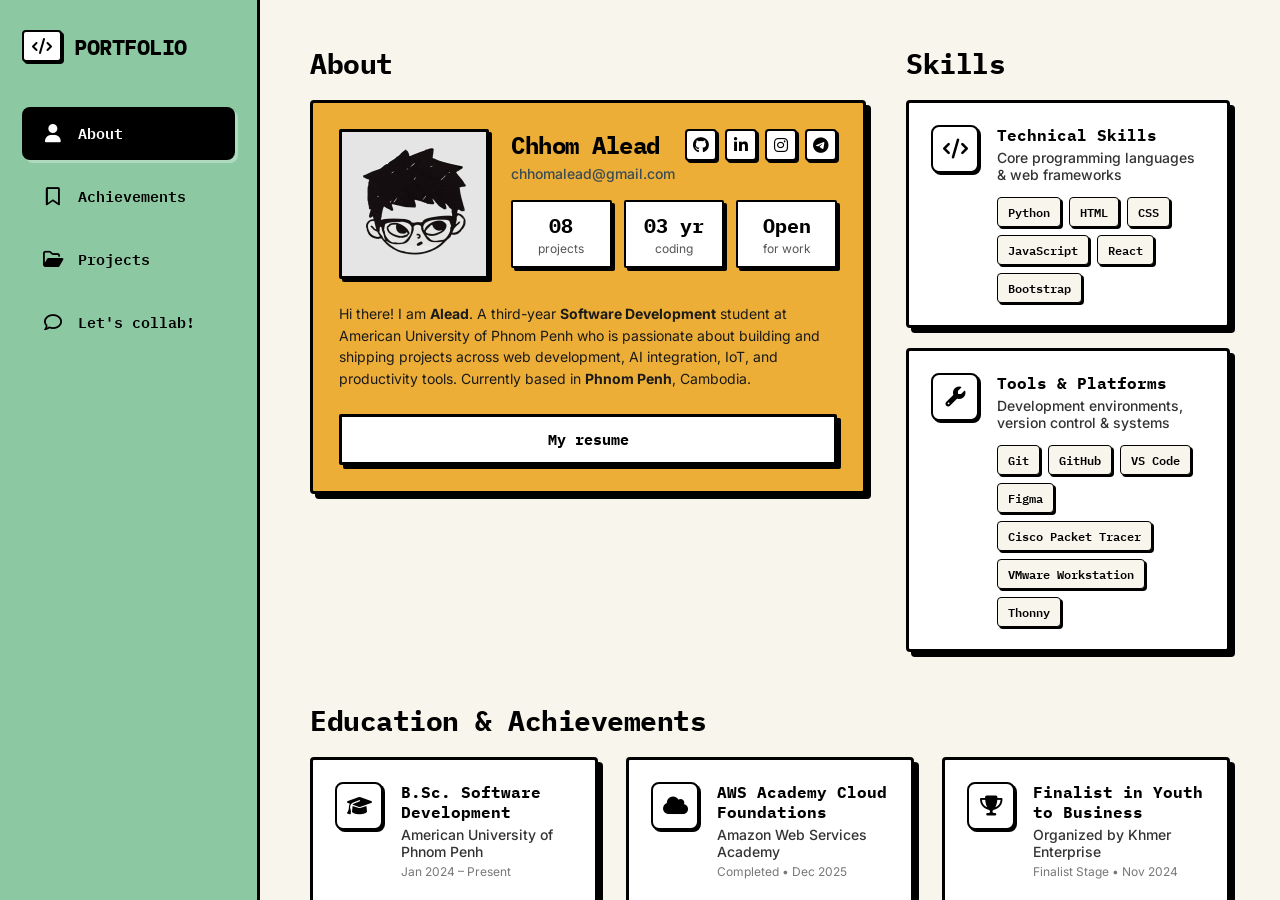
==== index.html @ 21b445eb "feat: update message format" ====
<!DOCTYPE html>
<html lang="en">

<head>
  <meta charset="UTF-8">
  <meta name="viewport" content="width=device-width, initial-scale=1.0">
  <title>Chhom Alead — Software Development Student & Developer Portfolio</title>
  <meta name="description"
    content="Portfolio of Chhom Alead, Software Development student at American University of Phnom Penh with a track record of building projects across web development, AI integration, IoT, and productivity tools.">

  <!-- Favicon -->
  <link rel="icon" type="image/png" href="assets/cat-icon.png">
  <link rel="shortcut icon" type="image/png" href="assets/cat-icon.png">

  <!-- Google Fonts for precision typography -->
  <link rel="preconnect" href="https://fonts.googleapis.com">
  <link rel="preconnect" href="https://fonts.gstatic.com" crossorigin>
  <link
    href="https://fonts.googleapis.com/css2?family=Caveat:wght@500;600&family=Courier+Prime:wght@400;700&family=IBM+Plex+Mono:ital,wght@0,400;0,500;0,600;0,700;1,400&family=Inter:wght@400;500;600;700&family=Kalam:wght@400;600&family=Patrick+Hand&display=swap"
    rel="stylesheet">

  <!-- Font Awesome 6 Free for authentic professional icons -->
  <link rel="stylesheet" href="https://cdnjs.cloudflare.com/ajax/libs/font-awesome/6.5.1/css/all.min.css"
    integrity="sha512-DTOQO9RWCH3ppGqcWaEA1BIZOC6xxalwEsw9c2QQeAIftl+Vegovlnee1c9QX4TctnWMn13TZye+giMm8e2LwA=="
    crossorigin="anonymous" referrerpolicy="no-referrer" />

  <link rel="stylesheet" href="css/style.css">
</head>

<body>
  <div class="app-frame">
    <!-- Left Sidebar -->
    <aside class="sidebar" id="sidebar">
      <div class="brand">
        <div class="brand-icon">
          <i class="fa-solid fa-code"></i>
        </div>
        <h1 class="brand-title">PORTFOLIO</h1>
      </div>

      <nav class="nav-links" id="navMenu">
        <a href="#about-section" class="nav-item active" data-target="about">
          <!-- Regular (Outline) Icon -->
          <i class="fa-regular fa-user nav-icon nav-icon-regular"></i>
          <!-- Solid Icon -->
          <i class="fa-solid fa-user nav-icon nav-icon-solid"></i>
          <span>About</span>
        </a>
        <a href="#achievements-section" class="nav-item" data-target="achievements">
          <!-- Regular (Outline) Icon -->
          <i class="fa-regular fa-bookmark nav-icon nav-icon-regular"></i>
          <!-- Solid Icon -->
          <i class="fa-solid fa-bookmark nav-icon nav-icon-solid"></i>
          <span>Achievements</span>
        </a>
        <a href="#projects-section" class="nav-item" data-target="projects">
          <!-- Regular (Outline) Icon -->
          <i class="fa-regular fa-folder-open nav-icon nav-icon-regular"></i>
          <!-- Solid Icon -->
          <i class="fa-solid fa-folder-open nav-icon nav-icon-solid"></i>
          <span>Projects</span>
        </a>
        <a href="#collab-section" class="nav-item" data-target="collab">
          <!-- Regular (Outline) Icon -->
          <i class="fa-regular fa-comment nav-icon nav-icon-regular"></i>
          <!-- Solid Icon -->
          <i class="fa-solid fa-comment nav-icon nav-icon-solid"></i>
          <span>Let's collab!</span>
        </a>
      </nav>
    </aside>

    <!-- Main Content Area -->
    <main class="main-content" id="mainContent">

      <!-- TOP ROW: ABOUT & SKILLS -->
      <section class="section-row top-row" id="about-section">
        <!-- About Column -->
        <div class="col-about">
          <h2 class="section-title">About</h2>
          <div class="card card-about">
            <div class="about-header">
              <!-- Profile picture -->
              <div class="profile-placeholder-box" id="profileBox" title="Chhom Alead">
                <div class="placeholder-content">
                  <img id="profileImage" src="assets/profile.png" alt="Chhom Alead" style="display: block;">
                </div>
              </div>

              <!-- User Details & Stats -->
              <div class="about-details">
                <div class="details-top">
                  <div class="name-email-wrap">
                    <h3 class="user-name">Chhom Alead</h3>
                    <a href="mailto:chhomalead@gmail.com" class="user-email">chhomalead@gmail.com</a>
                  </div>
                  <div class="social-icons">
                    <a href="https://github.com/asapqlead" target="_blank" rel="noopener noreferrer" class="social-btn"
                      aria-label="GitHub">
                      <i class="fa-brands fa-github"></i>
                    </a>
                    <a href="https://www.linkedin.com/in/alead-chhom/" target="_blank" rel="noopener noreferrer"
                      class="social-btn" aria-label="LinkedIn">
                      <i class="fa-brands fa-linkedin-in"></i>
                    </a>
                    <a href="https://www.instagram.com/asapqlead/" target="_blank" rel="noopener noreferrer"
                      class="social-btn" aria-label="Instagram">
                      <i class="fa-brands fa-instagram"></i>
                    </a>
                    <a href="https://t.me/asapqlead" target="_blank" rel="noopener noreferrer" class="social-btn"
                      aria-label="Telegram">
                      <i class="fa-brands fa-telegram"></i>
                    </a>
                  </div>
                </div>

                <!-- Stats boxes row -->
                <div class="stats-row">
                  <div class="stat-box">
                    <div class="stat-val">08</div>
                    <div class="stat-label">projects</div>
                  </div>
                  <div class="stat-box">
                    <div class="stat-val">03 yr</div>
                    <div class="stat-label">coding</div>
                  </div>
                  <div class="stat-box">
                    <div class="stat-val">Open</div>
                    <div class="stat-label">for work</div>
                  </div>
                </div>
              </div>
            </div>

            <!-- Bio Description -->
            <p class="about-bio">
              Hi there! I am <strong>Alead</strong>. A third-year <strong>Software Development</strong> student at
              American University of
              Phnom Penh who
              is passionate about building and shipping projects across web development, AI integration, IoT, and
              productivity
              tools. Currently based in <strong>Phnom Penh</strong>, Cambodia.
            </p>

            <!-- Action Button -->
            <button class="btn-resume" id="resumeBtn">My resume</button>
          </div>
        </div>

        <!-- Skills Column -->
        <div class="col-skills">
          <h2 class="section-title">Skills</h2>
          <div class="skills-list">
            <!-- Technical Skills -->
            <div class="card card-item skill-card">
              <div class="icon-square">
                <i class="fa-solid fa-code"></i>
              </div>
              <div class="card-item-info">
                <h4 class="item-title">Technical Skills</h4>
                <p class="item-sub">Core programming languages &amp; web frameworks</p>
                <div class="skill-tags-wrap">
                  <span class="skill-tag">Python</span>
                  <span class="skill-tag">HTML</span>
                  <span class="skill-tag">CSS</span>
                  <span class="skill-tag">JavaScript</span>
                  <span class="skill-tag">React</span>
                  <span class="skill-tag">Bootstrap</span>
                </div>
              </div>
            </div>

            <!-- Development Tools -->
            <div class="card card-item skill-card">
              <div class="icon-square">
                <i class="fa-solid fa-wrench"></i>
              </div>
              <div class="card-item-info">
                <h4 class="item-title">Tools &amp; Platforms</h4>
                <p class="item-sub">Development environments, version control &amp; systems</p>
                <div class="skill-tags-wrap">
                  <span class="skill-tag">Git</span>
                  <span class="skill-tag">GitHub</span>
                  <span class="skill-tag">VS Code</span>
                  <span class="skill-tag">Figma</span>
                  <span class="skill-tag">Cisco Packet Tracer</span>
                  <span class="skill-tag">VMware Workstation</span>
                  <span class="skill-tag">Thonny</span>
                </div>
              </div>
            </div>
          </div>
        </div>
      </section>

      <!-- MIDDLE ROW: EDUCATION & ACHIEVEMENTS -->
      <section class="section-row middle-row" id="achievements-section">
        <h2 class="section-title">Education &amp; Achievements</h2>
        <div class="grid-3">
          <!-- Item 1: Education -->
          <div class="card card-item edu-card">
            <div class="icon-square">
              <i class="fa-solid fa-graduation-cap"></i>
            </div>
            <div class="card-item-info">
              <h4 class="item-title">B.Sc. Software Development</h4>
              <p class="item-sub">American University of Phnom Penh</p>
              <span class="item-date">Jan 2024 – Present</span>
            </div>
          </div>

          <!-- Item 2: AWS Certification -->
          <div class="card card-item edu-card">
            <div class="icon-square">
              <i class="fa-solid fa-cloud"></i>
            </div>
            <div class="card-item-info">
              <h4 class="item-title">AWS Academy Cloud Foundations</h4>
              <p class="item-sub">Amazon Web Services Academy</p>
              <span class="item-date">Completed • Dec 2025</span>
            </div>
          </div>

          <!-- Item 3: Youth to Business Finalist -->
          <div class="card card-item edu-card">
            <div class="icon-square">
              <i class="fa-solid fa-trophy"></i>
            </div>
            <div class="card-item-info">
              <h4 class="item-title">Finalist in Youth to Business</h4>
              <p class="item-sub">Organized by Khmer Enterprise</p>
              <span class="item-date">Finalist Stage • Nov 2024</span>
            </div>
          </div>

          <!-- Item 4: Ideathon Season 4 -->
          <div class="card card-item edu-card">
            <div class="icon-square">
              <i class="fa-solid fa-lightbulb"></i>
            </div>
            <div class="card-item-info">
              <h4 class="item-title">Ideathon Cambodia Season 4</h4>
              <p class="item-sub">Organized by MARS FLAG</p>
              <span class="item-date">Participant • Sep 2025</span>
            </div>
          </div>

          <!-- Item 5: Ideathon Season 3 -->
          <div class="card card-item edu-card">
            <div class="icon-square">
              <i class="fa-solid fa-puzzle-piece"></i>
            </div>
            <div class="card-item-info">
              <h4 class="item-title">Ideathon Cambodia Season 3</h4>
              <p class="item-sub">Organized by MARS FLAG</p>
              <span class="item-date">Selected Participant • Sep 2024</span>
            </div>
          </div>

          <!-- Item 6: National Exam Grade A -->
          <div class="card card-item edu-card">
            <div class="icon-square">
              <i class="fa-solid fa-award"></i>
            </div>
            <div class="card-item-info">
              <h4 class="item-title">National Exam Grade A</h4>
              <p class="item-sub">High School Graduation National Examination</p>
              <span class="item-date">Achieved Grade A • Nov 2023</span>
            </div>
          </div>
        </div>
      </section>

      <!-- BOTTOM ROW: PERSONAL PROJECTS -->
      <section class="section-row bottom-row" id="projects-section">
        <h2 class="section-title">Personal projects</h2>
        <div class="grid-3">
          <!-- Project 1 -->
          <div class="card card-proj">
            <div class="proj-body">
              <div class="tag-row">
                <span class="tag tag-ts">TypeScript</span>
                <div class="live-tag-wrapper">
                  <div class="live-annotation" aria-hidden="true">
                    <span class="live-annotation-text">// tap to see the site</span>
                    <svg class="live-annotation-arrow" width="28" height="24" viewBox="0 0 28 24" fill="none"
                      xmlns="http://www.w3.org/2000/svg">
                      <path d="M2 6 C 12 3, 20 4, 23 16" stroke="currentColor" stroke-width="2" stroke-linecap="round"
                        stroke-linejoin="round" />
                      <path d="M17 13 L23 17 L27 12" stroke="currentColor" stroke-width="2" stroke-linecap="round"
                        stroke-linejoin="round" />
                    </svg>
                  </div>
                  <a href="https://stanza-nine.vercel.app" target="_blank" rel="noopener noreferrer"
                    class="tag tag-live" title="Visit Stanza Live Site">
                    LIVE
                  </a>
                </div>
              </div>
              <h3 class="proj-title">Stanza</h3>
              <p class="proj-desc">
                Daily planner PWA that organizes tasks into swipeable, folder-style stacks with real-time sync.
              </p>
            </div>
            <div class="proj-footer">
              <a href="https://github.com/asapqlead/stanza" target="_blank" rel="noopener noreferrer"
                class="proj-link">asapqlead/stanza</a>
            </div>
          </div>

          <!-- Project 2 -->
          <div class="card card-proj">
            <div class="proj-body">
              <div class="tag-row">
                <span class="tag tag-ts">TypeScript</span>
                <a href="https://zolo-eta.vercel.app" target="_blank" rel="noopener noreferrer" class="tag tag-live"
                  title="Visit Zolo Live Site">
                  LIVE
                </a>
              </div>
              <h3 class="proj-title">Zolo</h3>
              <p class="proj-desc">
                Gamified productivity PWA — complete tasks and earn points, no backend required.
              </p>
            </div>
            <div class="proj-footer">
              <a href="https://github.com/asapqlead/zolo" target="_blank" rel="noopener noreferrer"
                class="proj-link">asapqlead/zolo</a>
            </div>
          </div>

          <!-- Project 3 -->
          <div class="card card-proj">
            <div class="proj-body">
              <div class="tag-row">
                <span class="tag tag-py">Python</span>
                <a href="https://synctype-frontend.vercel.app" target="_blank" rel="noopener noreferrer"
                  class="tag tag-live" title="Visit SyncType Live Site">
                  LIVE
                </a>
              </div>
              <h3 class="proj-title">SyncType</h3>
              <p class="proj-desc">
                Converts Khmer phonetic slang typed in Latin letters into proper Khmer script.
              </p>
            </div>
            <div class="proj-footer">
              <a href="https://github.com/asapqlead/SyncType" target="_blank" rel="noopener noreferrer"
                class="proj-link">asapqlead/SyncType</a>
            </div>
          </div>
        </div>
      </section>

      <!-- COLLABORATION / CONTACT SECTION -->
      <section class="section-row collab-section-row" id="collab-section">
        <h2 class="section-title">Let's collab!</h2>
        <div class="collab-container">
          <!-- Small box with the exact same style & color as the About card -->
          <div class="card card-about card-collab">
            <div class="collab-header-row">
              <div class="icon-square" style="background-color: #FFFFFF;">
                <i class="fa-solid fa-paper-plane"></i>
              </div>
              <div class="collab-title-wrap">
                <h3 class="user-name" style="margin-bottom: 2px;">Get in Touch</h3>
                <p class="collab-subtitle">Got an idea brewing? Let's build it. Send a quick message here and let's
                  collab.</p>
              </div>
            </div>

            <form id="collabForm" class="collab-form">
              <div class="form-group">
                <label for="senderName" class="form-label">YOUR NAME / COMPANY</label>
                <input type="text" id="senderName" class="neobrutal-input"
                  placeholder="e.g. John Doe / Khmer Enterprise" required>
              </div>

              <div class="form-group">
                <label for="senderContact" class="form-label">CONTACT INFO (TELEGRAM OR EMAIL)</label>
                <input type="text" id="senderContact" class="neobrutal-input"
                  placeholder="e.g. @johndoe or john@example.com" required>
              </div>

              <div class="form-group">
                <label for="senderSubject" class="form-label">SUBJECT</label>
                <input type="text" id="senderSubject" class="neobrutal-input"
                  placeholder="e.g. Web Development / AI Integration Project" required>
              </div>

              <div class="form-group">
                <label for="senderMessage" class="form-label">PROJECT / COLLABORATION IDEA</label>
                <textarea id="senderMessage" class="neobrutal-input neobrutal-textarea" rows="5"
                  placeholder="Tell me about your software project, job opportunity, or collaboration idea..."
                  required></textarea>
              </div>

              <!-- Button using exact behavior from About page -->
              <button type="submit" class="btn-resume btn-collab" id="submitCollabBtn">
                Send via Telegram Bot
              </button>
            </form>
          </div>
        </div>
      </section>

      <!-- FOOTER -->
      <footer class="site-footer">
        <div class="footer-content">
          <p class="footer-copy">&copy; 2026 <strong>Chhom Alead</strong>. All rights reserved.</p>
          <!-- <div class="footer-links">
            <a href="https://github.com/asapqlead" target="_blank" rel="noopener noreferrer" class="footer-link">GitHub</a>
            <span class="footer-divider">/</span>
            <a href="https://www.linkedin.com/in/alead-chhom/" target="_blank" rel="noopener noreferrer" class="footer-link">LinkedIn</a>
            <span class="footer-divider">/</span>
            <a href="https://www.instagram.com/asapqlead/" target="_blank" rel="noopener noreferrer" class="footer-link">Instagram</a>
            <span class="footer-divider">/</span>
            <a href="https://t.me/asapqlead" target="_blank" rel="noopener noreferrer" class="footer-link">Telegram</a>
          </div>
        </div> -->
      </footer>
    </main>
  </div>

  <!-- Interactive Toast Notification Modal/Popup -->
  <div id="toast" class="toast hidden">
    <div class="toast-content">
      <span id="toastMessage">Action triggered!</span>
    </div>
  </div>


  <script src="js/script.js"></script>
</body>

</html>
---- css/style.css ----
/* ==========================================================================
   NEOBRUTALISTIC PORTFOLIO DESIGN SYSTEM & STYLES
   ========================================================================== */

:root {
  /* Core Color Palette */
  --bg-main: #F8F5EC;
  --bg-sidebar: #8CC9A3;
  --bg-about-card: #ECAE36;
  --bg-card: #FFFFFF;
  --bg-placeholder: #D8D8D8;

  /* Tag & Accent Colors */
  --color-tag-ts: #FAC23B;
  --color-tag-py: #759fb4;
  --color-tag-live: #B4E2C2;

  /* Borders & Shadows */
  --border-color: #000000;
  --border-width-main: 3px;
  --border-width-sub: 2px;
  --shadow-lg: 5px 5px 0px #000000;
  --shadow-lg-hover: 7px 7px 0px #000000;
  --shadow-md: 4px 4px 0px #000000;
  --shadow-sm: 3px 3px 0px #000000;
  --shadow-xs: 2px 2px 0px #000000;

  /* Fonts */
  --font-mono: 'IBM Plex Mono', 'Courier Prime', 'Courier New', monospace;
  --font-sans: 'Inter', -apple-system, BlinkMacSystemFont, sans-serif;

  /* Text Colors */
  --text-dark: #000000;
  --text-muted: #555555;
  --text-sub: #3A4B54;
}

* {
  box-sizing: border-box;
  margin: 0;
  padding: 0;
}

/* ==========================================================================
   FIGMA DESIGN SYSTEM CURSORS
   ========================================================================== */
*,
body,
html,
a,
button,
select,
label,
.nav-item,
.btn-resume,
.btn-collab,
.card-proj,
.card-item,
.skill-tag,
.tag-live,
.proj-link,
[role="button"],
a *,
button *,
.nav-item *,
.card-proj *,
.card-item * {
  cursor: url("data:image/svg+xml,%3Csvg xmlns='http://www.w3.org/2000/svg' width='26' height='26' viewBox='0 0 26 26' fill='none'%3E%3Cpath d='M2 2 L9.5 21.5 L12.5 12.5 L21.5 9.5 L2 2Z' fill='%23000000'/%3E%3C/svg%3E") 2 2, default !important;
}

/* Figma Type / Text Cursor for Form Inputs and Editable Text */
input,
textarea,
input[type="text"],
input[type="email"],
input[type="password"],
input[type="number"],
input[type="search"],
input[type="url"],
.neobrutal-input,
.neobrutal-textarea,
[contenteditable="true"] {
  cursor: url("data:image/svg+xml,%3Csvg xmlns='http://www.w3.org/2000/svg' width='26' height='26' viewBox='0 0 26 26' fill='none'%3E%3Cpath d='M9 3 L17 3 L17 5 L14 5 L14 21 L17 21 L17 23 L9 23 L9 21 L12 21 L12 5 L9 5 Z' fill='%23000000'/%3E%3C/svg%3E") 13 13, text !important;
}

body,
html {
  width: 100%;
  height: 100%;
  margin: 0;
  padding: 0;
  background-color: var(--bg-main);
  font-family: var(--font-sans);
  color: var(--text-dark);
  overflow: hidden;
  scroll-behavior: smooth;
}

/* Outer Application Window Frame - Edge-to-edge full screen */
.app-frame {
  display: flex;
  width: 100%;
  height: 100vh;
  margin: 0;
  background-color: var(--bg-main);
  overflow: hidden;
}

/* ==========================================================================
   LEFT SIDEBAR
   ========================================================================== */
.sidebar {
  width: 260px;
  min-width: 260px;
  background-color: var(--bg-sidebar);
  border-right: var(--border-width-main) solid var(--border-color);
  padding: 30px 22px;
  display: flex;
  flex-direction: column;
  z-index: 100;
  height: 100%;
  overflow-y: auto;
  overflow-x: hidden;
}

.brand {
  display: flex;
  align-items: center;
  gap: 12px;
  margin-bottom: 45px;
}

.brand-icon {
  background-color: #FFFFFF;
  border: var(--border-width-sub) solid var(--border-color);
  border-radius: 4px;
  padding: 4px 8px;
  font-family: var(--font-mono);
  font-weight: 700;
  font-size: 16px;
  box-shadow: 2px 2px 0px var(--border-color);
}

.brand-title {
  font-family: var(--font-mono);
  font-weight: 700;
  font-size: 22px;
  letter-spacing: -0.5px;
  color: var(--text-dark);
}

/* Navigation Links */
.nav-links {
  display: flex;
  flex-direction: column;
  gap: 10px;
}

.nav-item {
  display: flex;
  align-items: center;
  gap: 14px;
  padding: 12px 18px;
  text-decoration: none;
  color: var(--text-dark);
  font-family: var(--font-mono);
  font-size: 15px;
  font-weight: 600;
  border-radius: 8px;
  transition: all 0.15s ease;
  border: 2px solid transparent;
}

.nav-item:hover:not(.active) {
  background-color: rgba(255, 255, 255, 0.4);
  transform: translateX(4px);
}

/* Icon Visibility & Sizing for Font Awesome */
.nav-item .nav-icon {
  font-size: 18px;
  width: 22px;
  text-align: center;
}

.nav-item .nav-icon-solid {
  display: none;
}

.nav-item .nav-icon-regular {
  display: inline-block;
  color: var(--text-dark);
}

.nav-item.active {
  background-color: var(--text-dark);
  color: #FFFFFF;
  box-shadow: 3px 3px 0px rgba(255, 255, 255, 0.3);
}

.nav-item.active .nav-icon-regular {
  display: none;
}

.nav-item.active .nav-icon-solid {
  display: inline-block;
  color: #FFFFFF;
}

/* ==========================================================================
   MAIN CONTENT AREA
   ========================================================================== */
.main-content {
  flex: 1;
  background-color: var(--bg-main);
  padding: 45px 50px;
  height: 100%;
  overflow-y: auto;
  overflow-x: hidden;
  scroll-behavior: smooth;
}

.section-row {
  margin-bottom: 50px;
}

.section-title {
  font-family: var(--font-mono);
  font-size: 28px;
  font-weight: 700;
  color: var(--text-dark);
  margin-bottom: 18px;
  letter-spacing: -0.5px;
}

/* Base Card Style */
.card {
  background-color: var(--bg-card);
  border: var(--border-width-main) solid var(--border-color);
  box-shadow: var(--shadow-lg);
  border-radius: 4px;
  transition: transform 0.2s ease, box-shadow 0.2s ease;
}

.card:hover {
  transform: translate(-2px, -2px);
  box-shadow: var(--shadow-lg-hover);
}

/* ==========================================================================
   TOP ROW: ABOUT & SKILLS GRID
   ========================================================================== */
.top-row {
  display: grid;
  grid-template-columns: 1.35fr 1fr;
  gap: 40px;
  align-items: start;
}

/* About Card */
.card-about {
  background-color: var(--bg-about-card);
  padding: 26px;
}

.about-header {
  display: flex;
  gap: 22px;
  align-items: flex-start;
}

/* Profile photo container */
.profile-placeholder-box {
  width: 150px;
  height: 150px;
  min-width: 150px;
  background-color: var(--bg-placeholder);
  border: var(--border-width-main) solid var(--border-color);
  box-shadow: var(--shadow-sm);
  border-radius: 2px;
  display: flex;
  align-items: center;
  justify-content: center;
  overflow: hidden;
  position: relative;
}

.placeholder-content {
  width: 100%;
  height: 100%;
  display: flex;
  align-items: center;
  justify-content: center;
}

.placeholder-hint {
  font-family: var(--font-mono);
  font-size: 12px;
  font-weight: 600;
  color: #666666;
  text-align: center;
  padding: 10px;
  border: 1px dashed #777;
  border-radius: 4px;
}

#profileImage {
  width: 100%;
  height: 100%;
  object-fit: cover;
}

/* About user info right side */
.about-details {
  flex: 1;
  display: flex;
  flex-direction: column;
}

.details-top {
  display: flex;
  justify-content: space-between;
  align-items: flex-start;
  gap: 10px;
}

.name-email-wrap {
  display: flex;
  flex-direction: column;
  gap: 4px;
}

.user-name {
  font-family: var(--font-mono);
  font-size: 24px;
  font-weight: 700;
  color: var(--text-dark);
  letter-spacing: -0.5px;
}

.user-email {
  font-family: var(--font-sans);
  font-size: 14px;
  color: var(--text-sub);
  text-decoration: none;
  font-weight: 500;
}

.user-email:hover {
  text-decoration: underline;
}

/* Social Buttons */
.social-icons {
  display: flex;
  gap: 8px;
}

.social-btn {
  background-color: #FFFFFF;
  border: 2px solid var(--border-color);
  border-radius: 4px;
  width: 32px;
  height: 32px;
  display: flex;
  align-items: center;
  justify-content: center;
  color: var(--text-dark);
  text-decoration: none;
  box-shadow: var(--shadow-xs);
  transition: transform 0.15s ease, box-shadow 0.15s ease;
}

.social-btn:hover {
  transform: translate(-1px, -1px);
  box-shadow: 3px 3px 0px var(--border-color);
  background-color: #F0F0F0;
}

/* Stats Row */
.stats-row {
  display: grid;
  grid-template-columns: repeat(3, 1fr);
  gap: 12px;
  margin-top: 18px;
}

.stat-box {
  background-color: #FFFFFF;
  border: var(--border-width-sub) solid var(--border-color);
  box-shadow: var(--shadow-sm);
  padding: 10px 8px;
  text-align: center;
  border-radius: 2px;
}

.stat-val {
  font-family: var(--font-mono);
  font-size: 20px;
  font-weight: 700;
  color: var(--text-dark);
}

.stat-label {
  font-family: var(--font-sans);
  font-size: 12px;
  color: #555555;
  margin-top: 2px;
}

/* Bio Text */
.about-bio {
  font-family: var(--font-sans);
  font-size: 14px;
  line-height: 1.55;
  color: #1A1A1A;
  margin-top: 24px;
  margin-bottom: 24px;
  font-weight: 400;
}

/* Resume Button */
.btn-resume {
  width: 100%;
  background-color: #FFFFFF;
  color: var(--text-dark);
  font-family: var(--font-mono);
  font-size: 15px;
  font-weight: 700;
  padding: 13px 0;
  border: var(--border-width-main) solid var(--border-color);
  box-shadow: var(--shadow-md);
  border-radius: 2px;
  transition: all 0.15s ease;
}

.btn-resume:hover {
  transform: translate(-2px, -2px);
  box-shadow: 6px 6px 0px var(--border-color);
  background-color: #FAF6EB;
}

.btn-resume:active {
  transform: translate(1px, 1px);
  box-shadow: 2px 2px 0px var(--border-color);
}

/* ==========================================================================
   SKILLS & EXPERIENCE LIST
   ========================================================================== */
.col-skills {
  display: flex;
  flex-direction: column;
}

.skills-list {
  display: flex;
  flex-direction: column;
  gap: 20px;
}

/* Item Card (Experience & Education) */
.card-item {
  display: flex;
  align-items: center;
  gap: 18px;
  padding: 20px 22px;
  background-color: #FFFFFF;
}

.icon-square {
  width: 48px;
  height: 48px;
  min-width: 48px;
  border: var(--border-width-sub) solid var(--border-color);
  border-radius: 8px;
  display: flex;
  align-items: center;
  justify-content: center;
  background-color: #FFFFFF;
  box-shadow: 2px 2px 0px var(--border-color);
}

.icon-square i {
  font-size: 20px;
  color: var(--text-dark);
}

.card-item-info {
  display: flex;
  flex-direction: column;
  gap: 4px;
}

.item-title {
  font-family: var(--font-mono);
  font-size: 16px;
  font-weight: 700;
  color: var(--text-dark);
  line-height: 1.25;
}

.item-sub {
  font-family: var(--font-sans);
  font-size: 14px;
  color: #333333;
  font-weight: 500;
}

.item-date {
  font-family: var(--font-sans);
  font-size: 12px;
  color: #777777;
}

.skill-card {
  align-items: flex-start;
  padding: 22px;
}

.skill-tags-wrap {
  display: flex;
  flex-wrap: wrap;
  gap: 8px;
  margin-top: 10px;
}

.skill-tag {
  background-color: #F8F5EC;
  border: 1.5px solid var(--border-color);
  box-shadow: 2px 2px 0px var(--border-color);
  font-family: var(--font-mono);
  font-size: 12px;
  font-weight: 600;
  padding: 4px 10px;
  border-radius: 4px;
  color: var(--text-dark);
  transition: transform 0.15s ease, background-color 0.15s ease, box-shadow 0.15s ease;
}

.skill-tag:hover {
  transform: translate(-1px, -1px);
  box-shadow: 3px 3px 0px var(--border-color);
  background-color: var(--color-tag-ts);
}

/* ==========================================================================
   MIDDLE & BOTTOM ROWS: GRIDS (EDUCATION & PROJECTS)
   ========================================================================== */
.grid-3 {
  display: grid;
  grid-template-columns: repeat(3, 1fr);
  gap: 28px;
}

/* Education Card override for flexible text */
.edu-card {
  align-items: flex-start;
  padding: 22px;
}

/* Project Card */
.card-proj {
  padding: 22px;
  display: flex;
  flex-direction: column;
  justify-content: space-between;
  min-height: 200px;
}

.proj-body {
  display: flex;
  flex-direction: column;
}

.tag-row {
  display: flex;
  justify-content: space-between;
  align-items: center;
  margin-bottom: 16px;
}

.tag {
  font-family: var(--font-mono);
  font-size: 11px;
  font-weight: 700;
  padding: 4px 10px;
  border: var(--border-width-sub) solid var(--border-color);
  border-radius: 2px;
  box-shadow: 2px 2px 0px var(--border-color);
  color: var(--text-dark);
  text-transform: uppercase;
}

.tag-ts {
  background-color: var(--color-tag-ts);
}

.tag-py {
  background-color: var(--color-tag-py);
}

.tag-live {
  background-color: var(--color-tag-live);
  text-decoration: none;
  display: inline-flex;
  align-items: center;
  gap: 5px;
  transition: transform 0.15s ease, box-shadow 0.15s ease, background-color 0.15s ease;
}

a.tag-live:hover {
  transform: translate(-1px, -1px);
  box-shadow: 3px 3px 0px var(--border-color);
  background-color: #9CE0AF;
  text-decoration: none;
  color: var(--text-dark);
}

a.tag-live:active {
  transform: translate(1px, 1px);
  box-shadow: 1px 1px 0px var(--border-color);
}

/* Handwritten Live Annotation on Project Card */
.live-tag-wrapper {
  position: relative;
  display: inline-flex;
  align-items: center;
}

.live-annotation {
  position: absolute;
  bottom: calc(100% - 4px);
  right: 2px;
  display: flex;
  align-items: flex-end;
  gap: 5px;
  color: #000000;
  font-family: 'Kalam', 'Caveat', 'Patrick Hand', cursive;
  font-size: 15px;
  font-weight: 600;
  letter-spacing: 0.2px;
  pointer-events: none;
  white-space: nowrap;
  transform: rotate(-4.5deg);
  z-index: 10;
  transition: transform 0.25s cubic-bezier(0.34, 1.56, 0.64, 1), opacity 0.2s ease;
}

.live-annotation-text {
  line-height: 1.2;
  text-shadow: 0 1px 2px rgba(255, 255, 255, 0.85);
}

.live-annotation-arrow {
  color: #000000;
  transform: translateY(4px) translateX(-2px);
  flex-shrink: 0;
  overflow: visible;
}

.proj-title {
  font-family: var(--font-mono);
  font-size: 20px;
  font-weight: 700;
  color: var(--text-dark);
  margin-bottom: 8px;
}

.proj-desc {
  font-family: var(--font-sans);
  font-size: 13.5px;
  line-height: 1.5;
  color: #333333;
}

.proj-footer {
  margin-top: 24px;
  padding-top: 8px;
}

.proj-link {
  font-family: var(--font-mono);
  font-size: 13px;
  color: #555555;
  text-decoration: none;
  font-weight: 500;
  transition: color 0.15s ease;
}

.proj-link:hover {
  color: var(--text-dark);
  text-decoration: underline;
}

/* ==========================================================================
   INTERACTIVE TOAST NOTIFICATION
   ========================================================================== */
.toast {
  position: fixed;
  bottom: 30px;
  right: 30px;
  background-color: #000000;
  color: #FFFFFF;
  font-family: var(--font-mono);
  font-size: 14px;
  font-weight: 600;
  padding: 14px 24px;
  border: 3px solid #FFFFFF;
  box-shadow: 5px 5px 0px rgba(0, 0, 0, 0.5);
  border-radius: 4px;
  z-index: 1000;
  transition: transform 0.3s cubic-bezier(0.175, 0.885, 0.32, 1.275), opacity 0.3s ease;
}

.toast.hidden {
  opacity: 0;
  transform: translateY(100px);
  pointer-events: none;
}

/* ==========================================================================
   LET'S COLLAB PAGE & FORM STYLES
   ========================================================================== */
.collab-container {
  display: flex;
  justify-content: center;
  align-items: center;
  min-height: auto;
  padding: 10px 0 30px;
}

.card-collab {
  width: 100%;
  max-width: 650px;
  background-color: var(--bg-about-card);
  padding: 34px 38px;
}

.collab-header-row {
  display: flex;
  align-items: center;
  gap: 18px;
  margin-bottom: 26px;
}

.collab-title-wrap {
  display: flex;
  flex-direction: column;
  gap: 4px;
}

.collab-subtitle {
  font-family: var(--font-sans);
  font-size: 13.5px;
  color: #1A1A1A;
  line-height: 1.45;
  font-weight: 500;
}

.collab-form {
  display: flex;
  flex-direction: column;
  gap: 18px;
}

.form-group {
  display: flex;
  flex-direction: column;
  gap: 6px;
}

.form-label {
  font-family: var(--font-mono);
  font-size: 13.5px;
  font-weight: 700;
  color: var(--text-dark);
  letter-spacing: -0.2px;
}

.neobrutal-input {
  width: 100%;
  background-color: #FFFFFF;
  border: var(--border-width-main) solid var(--border-color);
  box-shadow: var(--shadow-xs);
  padding: 12px 14px;
  font-family: var(--font-sans);
  font-size: 14px;
  font-weight: 500;
  color: var(--text-dark);
  border-radius: 2px;
  outline: none;
  transition: box-shadow 0.15s ease, transform 0.15s ease, background-color 0.15s ease;
}

.neobrutal-input::placeholder {
  color: #777777;
  font-family: var(--font-sans);
}

.neobrutal-input:focus {
  transform: translate(-2px, -2px);
  box-shadow: var(--shadow-md);
  background-color: #FFFCF5;
}

.neobrutal-textarea {
  resize: vertical;
  min-height: 120px;
  font-family: var(--font-sans);
}

.btn-collab {
  margin-top: 6px;
}

/* ==========================================================================
   SITE FOOTER
   ========================================================================== */
.site-footer {
  margin-top: 20px;
  padding-top: 28px;
  border-top: var(--border-width-main) solid var(--border-color);
  display: flex;
  justify-content: center;
}

.footer-content {
  width: 100%;
  display: flex;
  /* justify-content: space-between; */
  justify-content: center;
  align-items: center;
  flex-wrap: wrap;
  gap: 16px;
}

.footer-copy {
  font-family: var(--font-mono);
  font-size: 13.5px;
  color: #444444;
}

.footer-copy strong {
  color: var(--text-dark);
  font-weight: 700;
}

.footer-links {
  display: flex;
  align-items: center;
  gap: 12px;
  flex-wrap: wrap;
}

.footer-link {
  font-family: var(--font-mono);
  font-size: 13.5px;
  font-weight: 600;
  color: var(--text-dark);
  text-decoration: none;
  transition: color 0.15s ease, text-decoration 0.15s ease;
}

.footer-link:hover {
  text-decoration: underline;
  color: #000000;
}

.footer-divider {
  font-family: var(--font-mono);
  color: #888888;
  font-size: 12px;
}

/* ==========================================================================
   RESPONSIVE MEDIA QUERIES
   ========================================================================== */
@media screen and (max-width: 1200px) {
  .top-row {
    grid-template-columns: 1fr;
    gap: 30px;
  }

  .grid-3 {
    grid-template-columns: repeat(2, 1fr);
  }
}

@media screen and (max-width: 900px) {

  body,
  html {
    overflow: visible !important;
    height: auto !important;
  }

  .app-frame {
    flex-direction: column;
    height: auto !important;
    overflow: visible !important;
  }

  .sidebar {
    width: 100%;
    border-right: none;
    border-bottom: var(--border-width-main) solid var(--border-color);
    padding: 20px;
    position: sticky;
    top: 0;
    height: auto;
    z-index: 1000;
    overflow: visible !important;
    transition: transform 0.8s cubic-bezier(0.25, 1, 0.5, 1);
  }

  .sidebar.nav-hidden-mobile {
    transform: translateY(-100%);
  }

  .brand {
    margin-bottom: 20px;
  }

  .nav-links {
    flex-direction: row;
    flex-wrap: wrap;
    gap: 10px;
  }

  .main-content {
    padding: 30px 20px;
    height: auto !important;
    overflow: visible !important;
  }
}

@media screen and (max-width: 650px) {
  .grid-3 {
    grid-template-columns: 1fr;
  }

  .about-header {
    flex-direction: column;
    align-items: center;
  }

  .profile-placeholder-box {
    margin-bottom: 10px;
  }

  .details-top {
    flex-direction: column;
    align-items: center;
    text-align: center;
  }

  .stats-row {
    gap: 8px;
  }

  .collab-header-row {
    flex-direction: column;
    align-items: flex-start;
    gap: 12px;
  }

  .card-collab {
    padding: 24px 20px;
  }

  .footer-content {
    flex-direction: column;
    align-items: center;
    text-align: center;
    gap: 12px;
  }
}
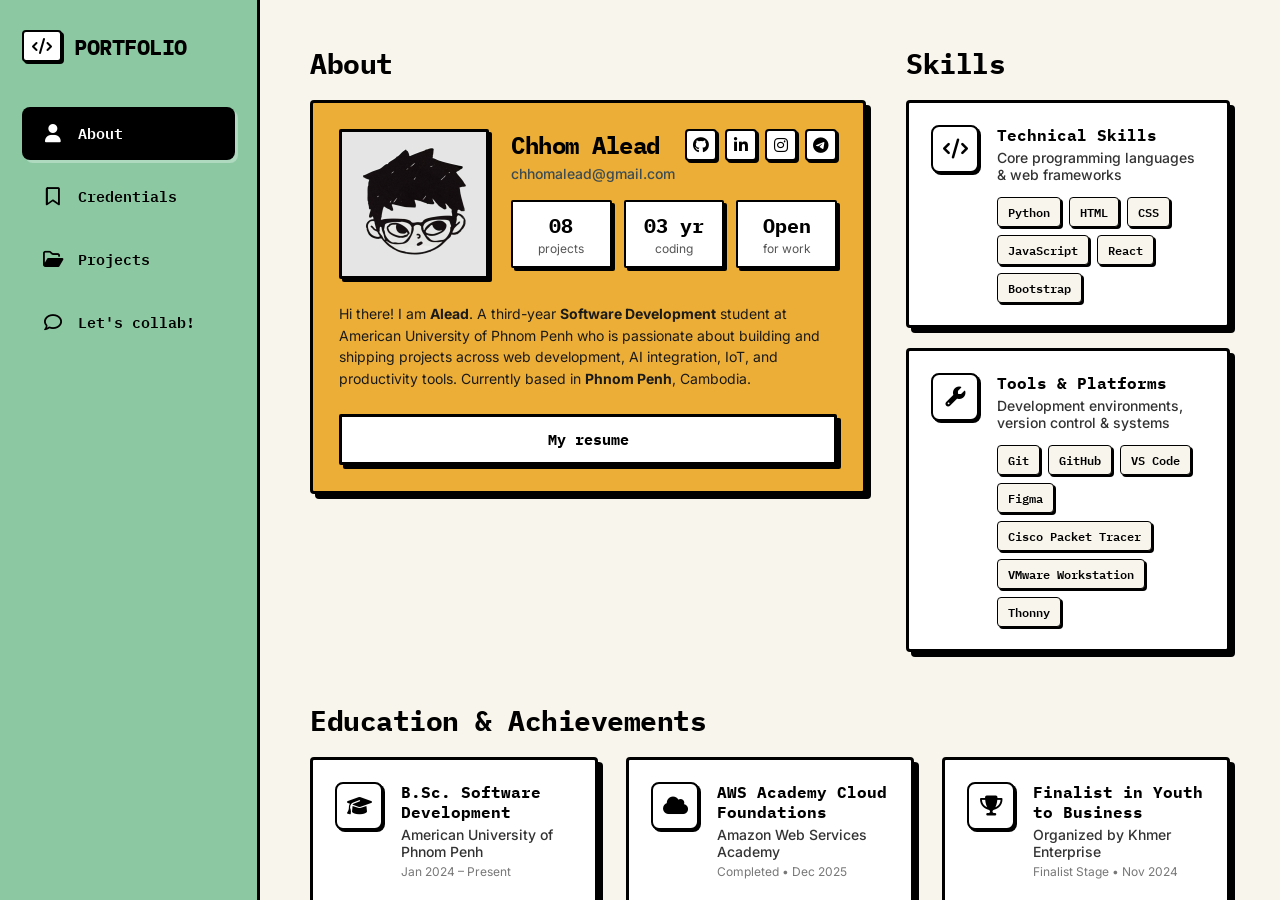
==== commit 7a20eb85: "feat: update project and resume" ====
--- a/index.html
+++ b/index.html
@@ -46,12 +46,12 @@
           <i class="fa-solid fa-user nav-icon nav-icon-solid"></i>
           <span>About</span>
         </a>
-        <a href="#achievements-section" class="nav-item" data-target="achievements">
+        <a href="#credentials-section" class="nav-item" data-target="credentials">
           <!-- Regular (Outline) Icon -->
           <i class="fa-regular fa-bookmark nav-icon nav-icon-regular"></i>
           <!-- Solid Icon -->
           <i class="fa-solid fa-bookmark nav-icon nav-icon-solid"></i>
-          <span>Achievements</span>
+          <span>Credentials</span>
         </a>
         <a href="#projects-section" class="nav-item" data-target="projects">
           <!-- Regular (Outline) Icon -->
@@ -194,7 +194,7 @@
       </section>
 
       <!-- MIDDLE ROW: EDUCATION & ACHIEVEMENTS -->
-      <section class="section-row middle-row" id="achievements-section">
+      <section class="section-row middle-row" id="credentials-section">
         <h2 class="section-title">Education &amp; Achievements</h2>
         <div class="grid-3">
           <!-- Item 1: Education -->
@@ -248,7 +248,7 @@
           <!-- Item 5: Ideathon Season 3 -->
           <div class="card card-item edu-card">
             <div class="icon-square">
-              <i class="fa-solid fa-puzzle-piece"></i>
+              <i class="fa-solid fa-lightbulb"></i>
             </div>
             <div class="card-item-info">
               <h4 class="item-title">Ideathon Cambodia Season 3</h4>
@@ -349,6 +349,27 @@
                 class="proj-link">asapqlead/SyncType</a>
             </div>
           </div>
+
+          <!-- Project 4 -->
+          <div class="card card-proj">
+            <div class="proj-body">
+              <div class="tag-row">
+                <span class="tag tag-react">React</span>
+                <a href="https://financify-lilac.vercel.app" target="_blank" rel="noopener noreferrer"
+                  class="tag tag-live" title="Visit Financify Live Site">
+                  LIVE
+                </a>
+              </div>
+              <h3 class="proj-title">Financify</h3>
+              <p class="proj-desc">
+                Personal finance tracker with wallet management, budgets, savings goals, and real-time analytics.
+              </p>
+            </div>
+            <div class="proj-footer">
+              <a href="https://github.com/nXuuuu/Financify" target="_blank" rel="noopener noreferrer"
+                class="proj-link">nXuuuu/Financify</a>
+            </div>
+          </div>
         </div>
       </section>
 
@@ -384,8 +405,8 @@
 
               <div class="form-group">
                 <label for="senderSubject" class="form-label">SUBJECT</label>
-                <input type="text" id="senderSubject" class="neobrutal-input"
-                  placeholder="e.g. Web Development / AI Integration Project" required>
+                <input type="text" id="senderSubject" class="neobrutal-input" placeholder="e.g. Web Development"
+                  required>
               </div>
 
               <div class="form-group">
--- a/css/style.css
+++ b/css/style.css
@@ -13,6 +13,7 @@
   /* Tag & Accent Colors */
   --color-tag-ts: #FAC23B;
   --color-tag-py: #759fb4;
+  --color-tag-react: #61DAFB;
   --color-tag-live: #B4E2C2;
 
   /* Borders & Shadows */
@@ -600,6 +601,10 @@
   background-color: var(--color-tag-py);
 }
 
+.tag-react {
+  background-color: var(--color-tag-react);
+}
+
 .tag-live {
   background-color: var(--color-tag-live);
   text-decoration: none;
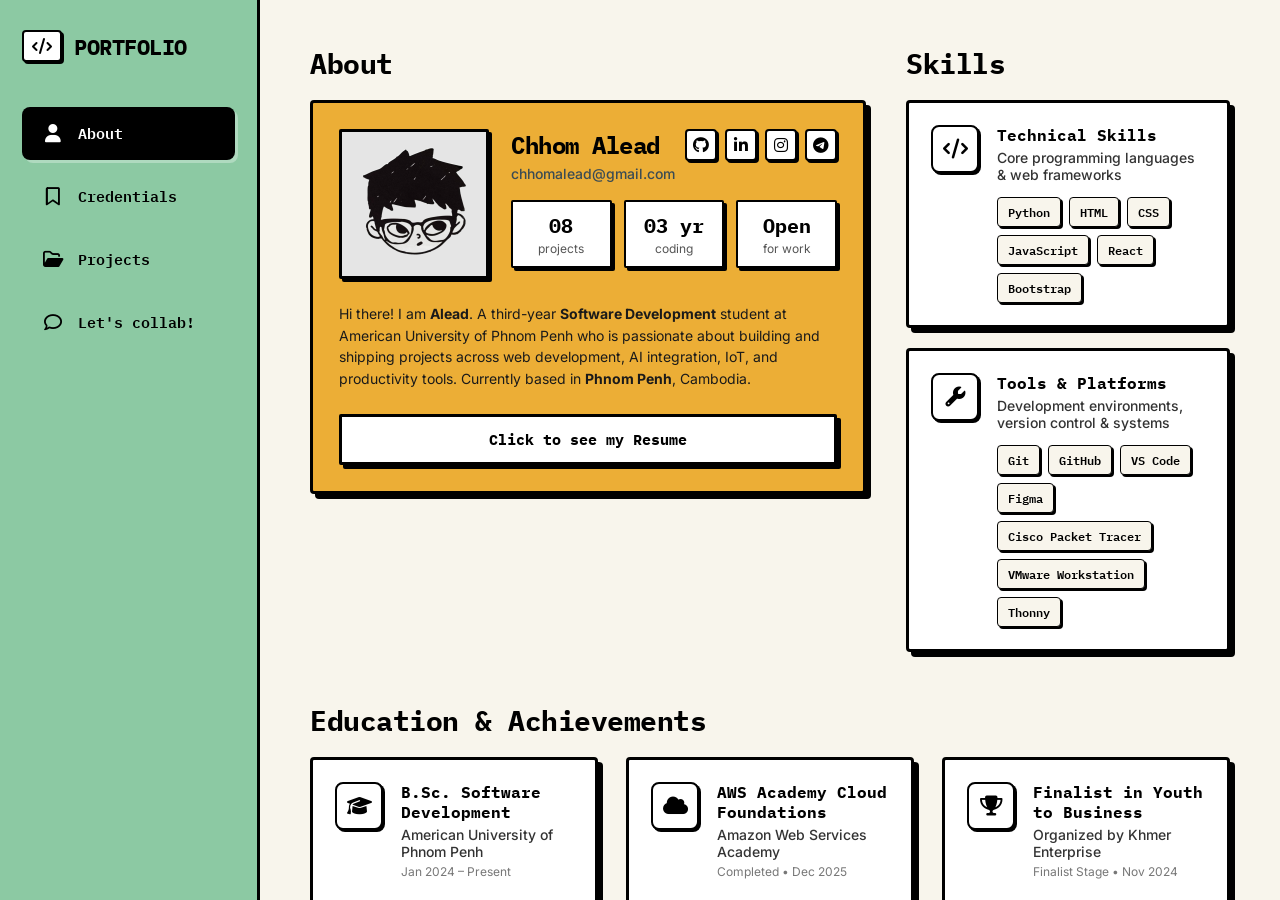
==== commit 2710ec99: "chage the call for action for my resume" ====
--- a/index.html
+++ b/index.html
@@ -143,7 +143,7 @@
             </p>
 
             <!-- Action Button -->
-            <button class="btn-resume" id="resumeBtn">My resume</button>
+            <button class="btn-resume" id="resumeBtn">Click to see my Resume</button>
           </div>
         </div>
 
@@ -334,7 +334,7 @@
             <div class="proj-body">
               <div class="tag-row">
                 <span class="tag tag-py">Python</span>
-                <a href="https://synctype-frontend.vercel.app" target="_blank" rel="noopener noreferrer"
+                <a href="https://synctype-translator.vercel.app" target="_blank" rel="noopener noreferrer"
                   class="tag tag-live" title="Visit SyncType Live Site">
                   LIVE
                 </a>
@@ -368,6 +368,28 @@
             <div class="proj-footer">
               <a href="https://github.com/nXuuuu/Financify" target="_blank" rel="noopener noreferrer"
                 class="proj-link">nXuuuu/Financify</a>
+            </div>
+          </div>
+
+          <!-- Project 5 -->
+          <div class="card card-proj">
+            <div class="proj-body">
+              <div class="tag-row">
+                <span class="tag tag-html">HTML</span>
+                <a href="https://asapqlead.github.io/address-generator/" target="_blank" rel="noopener noreferrer"
+                  class="tag tag-live" title="Visit Address Generator Live Site">
+                  LIVE
+                </a>
+              </div>
+              <h3 class="proj-title">Address Generator</h3>
+              <p class="proj-desc">
+                Interactive mapping tool to drop pins on a map and instantly retrieve formatted, copyable addresses via
+                reverse geocoding.
+              </p>
+            </div>
+            <div class="proj-footer">
+              <a href="https://github.com/asapqlead/address-generator" target="_blank" rel="noopener noreferrer"
+                class="proj-link">asapqlead/address-generator</a>
             </div>
           </div>
         </div>
--- a/css/style.css
+++ b/css/style.css
@@ -14,6 +14,8 @@
   --color-tag-ts: #FAC23B;
   --color-tag-py: #759fb4;
   --color-tag-react: #61DAFB;
+  --color-tag-js: #F7DF1E;
+  --color-tag-html: #FF7D50;
   --color-tag-live: #B4E2C2;
 
   /* Borders & Shadows */
@@ -605,6 +607,14 @@
   background-color: var(--color-tag-react);
 }
 
+.tag-js {
+  background-color: var(--color-tag-js);
+}
+
+.tag-html {
+  background-color: var(--color-tag-html);
+}
+
 .tag-live {
   background-color: var(--color-tag-live);
   text-decoration: none;
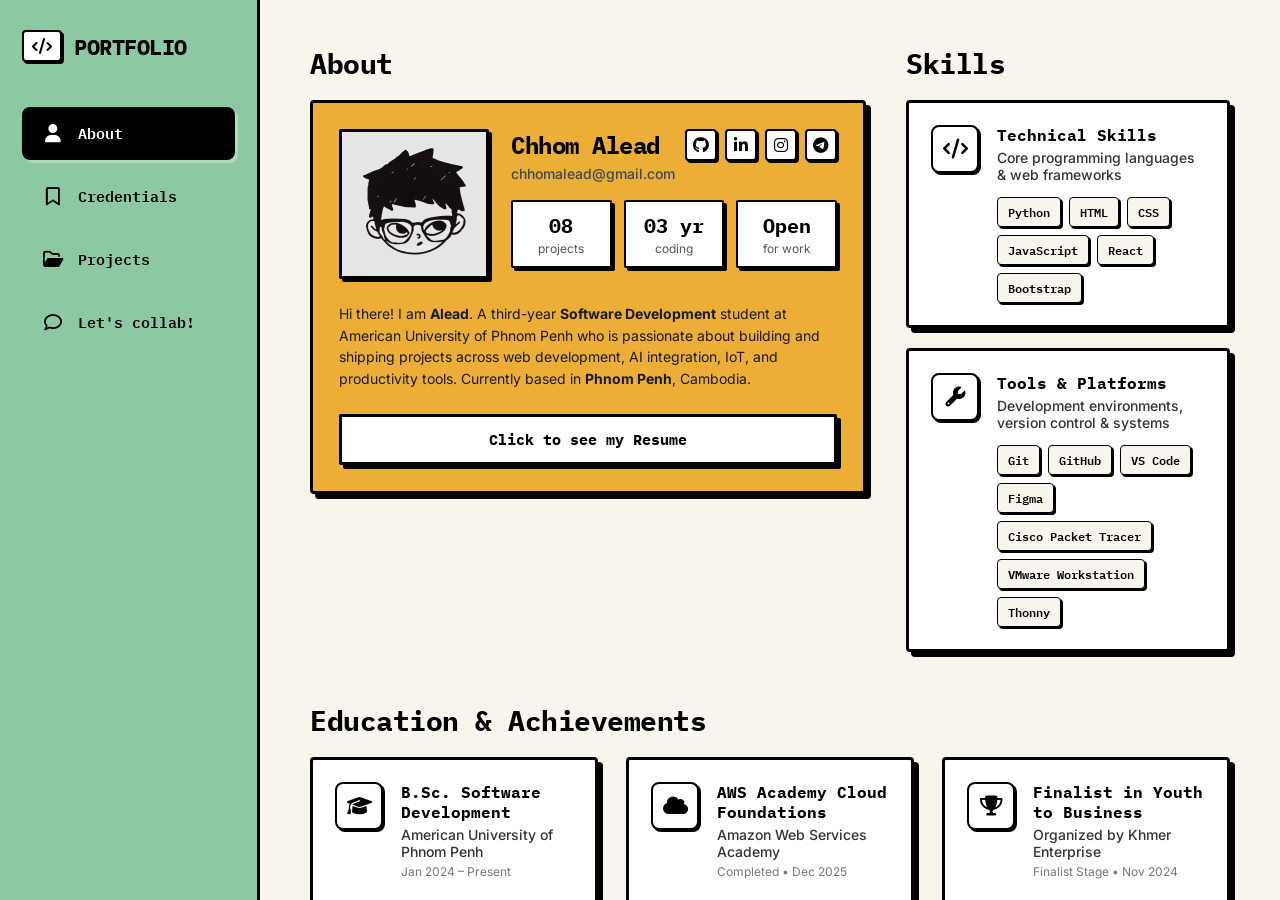
==== commit 80d159a0: "Add flip animation to project cards displaying project details" ====
--- a/index.html
+++ b/index.html
@@ -276,120 +276,187 @@
         <h2 class="section-title">Personal projects</h2>
         <div class="grid-3">
           <!-- Project 1 -->
-          <div class="card card-proj">
-            <div class="proj-body">
-              <div class="tag-row">
-                <span class="tag tag-ts">TypeScript</span>
-                <div class="live-tag-wrapper">
-                  <div class="live-annotation" aria-hidden="true">
-                    <span class="live-annotation-text">// tap to see the site</span>
-                    <svg class="live-annotation-arrow" width="28" height="24" viewBox="0 0 28 24" fill="none"
-                      xmlns="http://www.w3.org/2000/svg">
-                      <path d="M2 6 C 12 3, 20 4, 23 16" stroke="currentColor" stroke-width="2" stroke-linecap="round"
-                        stroke-linejoin="round" />
-                      <path d="M17 13 L23 17 L27 12" stroke="currentColor" stroke-width="2" stroke-linecap="round"
-                        stroke-linejoin="round" />
-                    </svg>
-                  </div>
-                  <a href="https://stanza-nine.vercel.app" target="_blank" rel="noopener noreferrer"
-                    class="tag tag-live" title="Visit Stanza Live Site">
-                    LIVE
-                  </a>
-                </div>
-              </div>
-              <h3 class="proj-title">Stanza</h3>
-              <p class="proj-desc">
-                Daily planner PWA that organizes tasks into swipeable, folder-style stacks with real-time sync.
-              </p>
-            </div>
-            <div class="proj-footer">
-              <a href="https://github.com/asapqlead/stanza" target="_blank" rel="noopener noreferrer"
-                class="proj-link">asapqlead/stanza</a>
+          <div class="card-proj">
+            <div class="proj-inner">
+              <div class="proj-front">
+                <div class="proj-body">
+                  <div class="tag-row">
+                    <span class="tag tag-ts">TypeScript</span>
+                    <div class="live-tag-wrapper">
+                      <div class="live-annotation" aria-hidden="true">
+                        <span class="live-annotation-text">// tap to see the site</span>
+                        <svg class="live-annotation-arrow" width="28" height="24" viewBox="0 0 28 24" fill="none"
+                          xmlns="http://www.w3.org/2000/svg">
+                          <path d="M2 6 C 12 3, 20 4, 23 16" stroke="currentColor" stroke-width="2"
+                            stroke-linecap="round" stroke-linejoin="round" />
+                          <path d="M17 13 L23 17 L27 12" stroke="currentColor" stroke-width="2" stroke-linecap="round"
+                            stroke-linejoin="round" />
+                        </svg>
+                      </div>
+                      <a href="https://stanza-nine.vercel.app" target="_blank" rel="noopener noreferrer"
+                        class="tag tag-live" title="Visit Stanza Live Site">
+                        LIVE
+                      </a>
+                    </div>
+                  </div>
+                  <h3 class="proj-title">Stanza</h3>
+                  <p class="proj-desc">
+                    Daily planner PWA that organizes tasks into swipeable, folder-style stacks with real-time sync.
+                  </p>
+                </div>
+                <div class="proj-footer">
+                  <a href="https://github.com/asapqlead/stanza" target="_blank" rel="noopener noreferrer"
+                    class="proj-link">asapqlead/stanza</a>
+                </div>
+              </div>
+              <div class="proj-back">
+                <h3 class="proj-title">Stanza Details</h3>
+                <div class="proj-back-content">
+                  <p><strong>Core Tech:</strong> TypeScript, React, PWA</p>
+                  <p><strong>Focus:</strong> Productivity & Task Management</p>
+                  <p class="back-desc">A progressive web app featuring intuitive swipe gestures and folder-style
+                    organization to help users efficiently manage their daily tasks with real-time synchronization.</p>
+                </div>
+              </div>
             </div>
           </div>
 
           <!-- Project 2 -->
-          <div class="card card-proj">
-            <div class="proj-body">
-              <div class="tag-row">
-                <span class="tag tag-ts">TypeScript</span>
-                <a href="https://zolo-eta.vercel.app" target="_blank" rel="noopener noreferrer" class="tag tag-live"
-                  title="Visit Zolo Live Site">
-                  LIVE
-                </a>
-              </div>
-              <h3 class="proj-title">Zolo</h3>
-              <p class="proj-desc">
-                Gamified productivity PWA — complete tasks and earn points, no backend required.
-              </p>
-            </div>
-            <div class="proj-footer">
-              <a href="https://github.com/asapqlead/zolo" target="_blank" rel="noopener noreferrer"
-                class="proj-link">asapqlead/zolo</a>
+          <div class="card-proj">
+            <div class="proj-inner">
+              <div class="proj-front">
+                <div class="proj-body">
+                  <div class="tag-row">
+                    <span class="tag tag-ts">TypeScript</span>
+                    <a href="https://zolo-eta.vercel.app" target="_blank" rel="noopener noreferrer" class="tag tag-live"
+                      title="Visit Zolo Live Site">
+                      LIVE
+                    </a>
+                  </div>
+                  <h3 class="proj-title">Zolo</h3>
+                  <p class="proj-desc">
+                    Gamified productivity PWA — complete tasks and earn points, no backend required.
+                  </p>
+                </div>
+                <div class="proj-footer">
+                  <a href="https://github.com/asapqlead/zolo" target="_blank" rel="noopener noreferrer"
+                    class="proj-link">asapqlead/zolo</a>
+                </div>
+              </div>
+              <div class="proj-back">
+                <h3 class="proj-title">Zolo Details</h3>
+                <div class="proj-back-content">
+                  <p><strong>Core Tech:</strong> TypeScript, Local Storage</p>
+                  <p><strong>Focus:</strong> Gamification</p>
+                  <p class="back-desc">A serverless gamified productivity application. Users can earn points for
+                    completing tasks, tracking their personal efficiency purely on the client side.</p>
+                </div>
+              </div>
             </div>
           </div>
 
           <!-- Project 3 -->
-          <div class="card card-proj">
-            <div class="proj-body">
-              <div class="tag-row">
-                <span class="tag tag-py">Python</span>
-                <a href="https://synctype-translator.vercel.app" target="_blank" rel="noopener noreferrer"
-                  class="tag tag-live" title="Visit SyncType Live Site">
-                  LIVE
-                </a>
-              </div>
-              <h3 class="proj-title">SyncType</h3>
-              <p class="proj-desc">
-                Converts Khmer phonetic slang typed in Latin letters into proper Khmer script.
-              </p>
-            </div>
-            <div class="proj-footer">
-              <a href="https://github.com/asapqlead/SyncType" target="_blank" rel="noopener noreferrer"
-                class="proj-link">asapqlead/SyncType</a>
+          <div class="card-proj">
+            <div class="proj-inner">
+              <div class="proj-front">
+                <div class="proj-body">
+                  <div class="tag-row">
+                    <span class="tag tag-py">Python</span>
+                    <a href="https://synctype-translator.vercel.app" target="_blank" rel="noopener noreferrer"
+                      class="tag tag-live" title="Visit SyncType Live Site">
+                      LIVE
+                    </a>
+                  </div>
+                  <h3 class="proj-title">SyncType</h3>
+                  <p class="proj-desc">
+                    Converts Khmer phonetic slang typed in Latin letters into proper Khmer script.
+                  </p>
+                </div>
+                <div class="proj-footer">
+                  <a href="https://github.com/asapqlead/SyncType" target="_blank" rel="noopener noreferrer"
+                    class="proj-link">asapqlead/SyncType</a>
+                </div>
+              </div>
+              <div class="proj-back">
+                <h3 class="proj-title">SyncType Details</h3>
+                <div class="proj-back-content">
+                  <p><strong>Core Tech:</strong> Python, NLP</p>
+                  <p><strong>Focus:</strong> Language Processing</p>
+                  <p class="back-desc">A transliteration tool that intelligently maps phonetic Latin inputs to Khmer
+                    characters, solving a common challenge for digital communication in Cambodia.</p>
+                </div>
+              </div>
             </div>
           </div>
 
           <!-- Project 4 -->
-          <div class="card card-proj">
-            <div class="proj-body">
-              <div class="tag-row">
-                <span class="tag tag-react">React</span>
-                <a href="https://financify-lilac.vercel.app" target="_blank" rel="noopener noreferrer"
-                  class="tag tag-live" title="Visit Financify Live Site">
-                  LIVE
-                </a>
-              </div>
-              <h3 class="proj-title">Financify</h3>
-              <p class="proj-desc">
-                Personal finance tracker with wallet management, budgets, savings goals, and real-time analytics.
-              </p>
-            </div>
-            <div class="proj-footer">
-              <a href="https://github.com/nXuuuu/Financify" target="_blank" rel="noopener noreferrer"
-                class="proj-link">nXuuuu/Financify</a>
+          <div class="card-proj">
+            <div class="proj-inner">
+              <div class="proj-front">
+                <div class="proj-body">
+                  <div class="tag-row">
+                    <span class="tag tag-react">React</span>
+                    <a href="https://financify-lilac.vercel.app" target="_blank" rel="noopener noreferrer"
+                      class="tag tag-live" title="Visit Financify Live Site">
+                      LIVE
+                    </a>
+                  </div>
+                  <h3 class="proj-title">Financify</h3>
+                  <p class="proj-desc">
+                    Personal finance tracker with wallet management, budgets, savings goals, and real-time analytics.
+                  </p>
+                </div>
+                <div class="proj-footer">
+                  <a href="https://github.com/nXuuuu/Financify" target="_blank" rel="noopener noreferrer"
+                    class="proj-link">nXuuuu/Financify</a>
+                </div>
+              </div>
+              <div class="proj-back">
+                <h3 class="proj-title">Financify Details</h3>
+                <div class="proj-back-content">
+                  <p><strong>Core Tech:</strong> React, Analytics</p>
+                  <p><strong>Focus:</strong> FinTech</p>
+                  <p class="back-desc">A joint project focusing on a comprehensive financial dashboard providing
+                    real-time analytics, budgeting tools, and savings goal trackers to help users take control of their
+                    finances.</p>
+                </div>
+              </div>
             </div>
           </div>
 
           <!-- Project 5 -->
-          <div class="card card-proj">
-            <div class="proj-body">
-              <div class="tag-row">
-                <span class="tag tag-html">HTML</span>
-                <a href="https://asapqlead.github.io/address-generator/" target="_blank" rel="noopener noreferrer"
-                  class="tag tag-live" title="Visit Address Generator Live Site">
-                  LIVE
-                </a>
-              </div>
-              <h3 class="proj-title">Address Generator</h3>
-              <p class="proj-desc">
-                Interactive mapping tool to drop pins on a map and instantly retrieve formatted, copyable addresses via
-                reverse geocoding.
-              </p>
-            </div>
-            <div class="proj-footer">
-              <a href="https://github.com/asapqlead/address-generator" target="_blank" rel="noopener noreferrer"
-                class="proj-link">asapqlead/address-generator</a>
+          <div class="card-proj">
+            <div class="proj-inner">
+              <div class="proj-front">
+                <div class="proj-body">
+                  <div class="tag-row">
+                    <span class="tag tag-html">HTML</span>
+                    <a href="https://asapqlead.github.io/address-generator/" target="_blank" rel="noopener noreferrer"
+                      class="tag tag-live" title="Visit Address Generator Live Site">
+                      LIVE
+                    </a>
+                  </div>
+                  <h3 class="proj-title">Address Generator</h3>
+                  <p class="proj-desc">
+                    Interactive mapping tool to drop pins on a map and instantly retrieve formatted, copyable addresses
+                    via
+                    reverse geocoding.
+                  </p>
+                </div>
+                <div class="proj-footer">
+                  <a href="https://github.com/asapqlead/address-generator" target="_blank" rel="noopener noreferrer"
+                    class="proj-link">asapqlead/address-generator</a>
+                </div>
+              </div>
+              <div class="proj-back">
+                <h3 class="proj-title">Address Gen Details</h3>
+                <div class="proj-back-content">
+                  <p><strong>Core Tech:</strong> HTML/JS, Geocoding API</p>
+                  <p><strong>Focus:</strong> Maps & Location</p>
+                  <p class="back-desc">Simplifies location sharing by allowing users to drop a pin on a map and
+                    automatically generating a reverse-geocoded, copyable address string.</p>
+                </div>
+              </div>
             </div>
           </div>
         </div>
--- a/css/style.css
+++ b/css/style.css
@@ -245,10 +245,10 @@
   transition: transform 0.2s ease, box-shadow 0.2s ease;
 }
 
-.card:hover {
+/* .card:hover {
   transform: translate(-2px, -2px);
   box-shadow: var(--shadow-lg-hover);
-}
+} */
 
 /* ==========================================================================
    TOP ROW: ABOUT & SKILLS GRID
@@ -564,11 +564,96 @@
 
 /* Project Card */
 .card-proj {
+  position: relative;
+  perspective: 1000px;
+  background-color: transparent;
+  border: none;
+  box-shadow: none;
+  padding: 0;
+  min-height: auto;
+  z-index: 1;
+}
+
+/* Static neobrutalist shadow behind the card */
+.card-proj::before {
+  content: '';
+  position: absolute;
+  top: 0;
+  left: 0;
+  width: 100%;
+  height: 100%;
+  background-color: #000;
+  border-radius: 4px;
+  transform: translate(5px, 5px);
+  z-index: -1;
+  transition: transform 0.2s ease;
+}
+
+
+.proj-inner {
+  position: relative;
+  width: 100%;
+  height: 100%;
+  transition: transform 0.6s cubic-bezier(0.175, 0.885, 0.32, 1.275);
+  transform-style: preserve-3d;
+  cursor: pointer;
+}
+
+.card-proj:hover .proj-inner {
+  transform: translate(-2px, -2px);
+}
+
+.card-proj.is-flipped .proj-inner {
+  transform: rotateY(180deg);
+}
+
+.card-proj.is-flipped:hover .proj-inner {
+  transform: translate(-2px, -2px) rotateY(180deg);
+}
+
+.proj-front,
+.proj-back {
+  -webkit-backface-visibility: hidden;
+  backface-visibility: hidden;
+  background-color: var(--bg-card);
+  border: var(--border-width-main) solid var(--border-color);
+  border-radius: 4px;
   padding: 22px;
   display: flex;
   flex-direction: column;
+}
+
+.proj-front {
+  position: relative;
+  z-index: 2;
   justify-content: space-between;
   min-height: 200px;
+}
+
+.proj-back {
+  position: absolute;
+  top: 0;
+  left: 0;
+  width: 100%;
+  height: 100%;
+  transform: rotateY(180deg);
+  overflow-y: auto;
+}
+
+.proj-back-content {
+  margin-top: 15px;
+  font-family: var(--font-sans);
+  font-size: 13.5px;
+  line-height: 1.6;
+  color: #333333;
+}
+
+.proj-back-content p {
+  margin-bottom: 8px;
+}
+
+.back-desc {
+  margin-top: 15px;
 }
 
 .proj-body {
